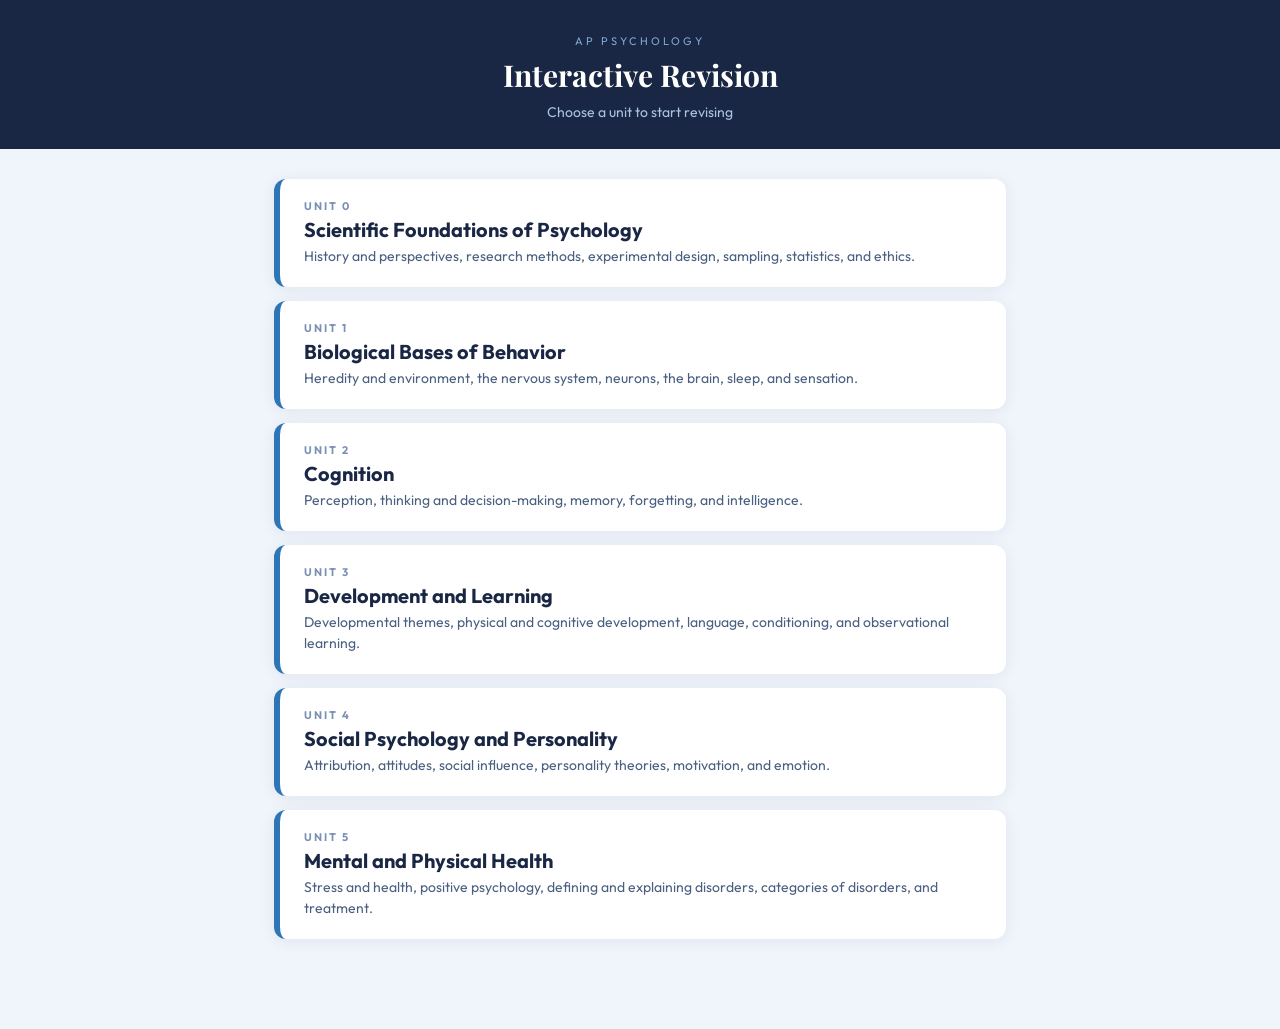
==== index.html @ 150bf553 "Add files via upload" ====
<!DOCTYPE html>
<html lang="en">
<head>
<meta charset="UTF-8">
<meta name="viewport" content="width=device-width, initial-scale=1.0">
<title>AP Psychology Revision</title>
<link rel="preconnect" href="https://fonts.googleapis.com">
<link rel="preconnect" href="https://fonts.gstatic.com" crossorigin>
<link href="https://fonts.googleapis.com/css2?family=Outfit:wght@400;500;600;700&family=Playfair+Display:wght@700&display=swap" rel="stylesheet">
<style>
*,*::before,*::after{box-sizing:border-box;margin:0;padding:0;}
body{font-family:'Outfit',sans-serif;background:#f0f4fb;color:#1a2744;min-height:100vh;}
header{background:#1a2744;color:#fff;padding:34px 20px 28px;text-align:center;}
header .eyebrow{font-size:11px;letter-spacing:3px;text-transform:uppercase;color:#7fa8d4;margin-bottom:8px;}
header h1{font-family:'Playfair Display',serif;font-size:30px;line-height:1.3;}
header .subtitle{margin-top:8px;font-size:14px;color:#a8c4e0;}
.wrap{max-width:760px;margin:30px auto;padding:0 14px 60px;display:flex;flex-direction:column;gap:14px;}
a.unit{display:block;background:#fff;border-radius:12px;padding:20px 24px;text-decoration:none;color:#1a2744;box-shadow:0 2px 16px rgba(26,39,68,.07);border-left:6px solid #2E75B6;transition:transform .15s,box-shadow .15s;}
a.unit:hover{transform:translateY(-2px);box-shadow:0 4px 20px rgba(26,39,68,.12);}
a.unit .tag{font-size:11px;letter-spacing:2px;text-transform:uppercase;color:#7a90b5;font-weight:700;}
a.unit .title{font-size:20px;font-weight:700;margin-top:4px;}
a.unit .desc{font-size:14px;color:#4a6080;margin-top:4px;line-height:1.5;}
</style>
</head>
<body>
<header>
  <div class="eyebrow">AP Psychology</div>
  <h1>Interactive Revision</h1>
  <p class="subtitle">Choose a unit to start revising</p>
</header>
<div class="wrap">
  <a class="unit" href="unit0_revision_quiz.html">
    <div class="tag">Unit 0</div>
    <div class="title">Scientific Foundations of Psychology</div>
    <div class="desc">History and perspectives, research methods, experimental design, sampling, statistics, and ethics.</div>
  </a>
  <a class="unit" href="unit1_revision_quiz.html">
    <div class="tag">Unit 1</div>
    <div class="title">Biological Bases of Behavior</div>
    <div class="desc">Heredity and environment, the nervous system, neurons, the brain, sleep, and sensation.</div>
  </a>
  <a class="unit" href="unit2_revision_quiz.html">
    <div class="tag">Unit 2</div>
    <div class="title">Cognition</div>
    <div class="desc">Perception, thinking and decision-making, memory, forgetting, and intelligence.</div>
  </a>
  <a class="unit" href="unit3_revision_quiz.html">
    <div class="tag">Unit 3</div>
    <div class="title">Development and Learning</div>
    <div class="desc">Developmental themes, physical and cognitive development, language, conditioning, and observational learning.</div>
  </a>
  <a class="unit" href="unit4_revision_quiz.html">
    <div class="tag">Unit 4</div>
    <div class="title">Social Psychology and Personality</div>
    <div class="desc">Attribution, attitudes, social influence, personality theories, motivation, and emotion.</div>
  </a>
  <a class="unit" href="unit5_revision_quiz.html">
    <div class="tag">Unit 5</div>
    <div class="title">Mental and Physical Health</div>
    <div class="desc">Stress and health, positive psychology, defining and explaining disorders, categories of disorders, and treatment.</div>
  </a>
</div>
</body>
</html>
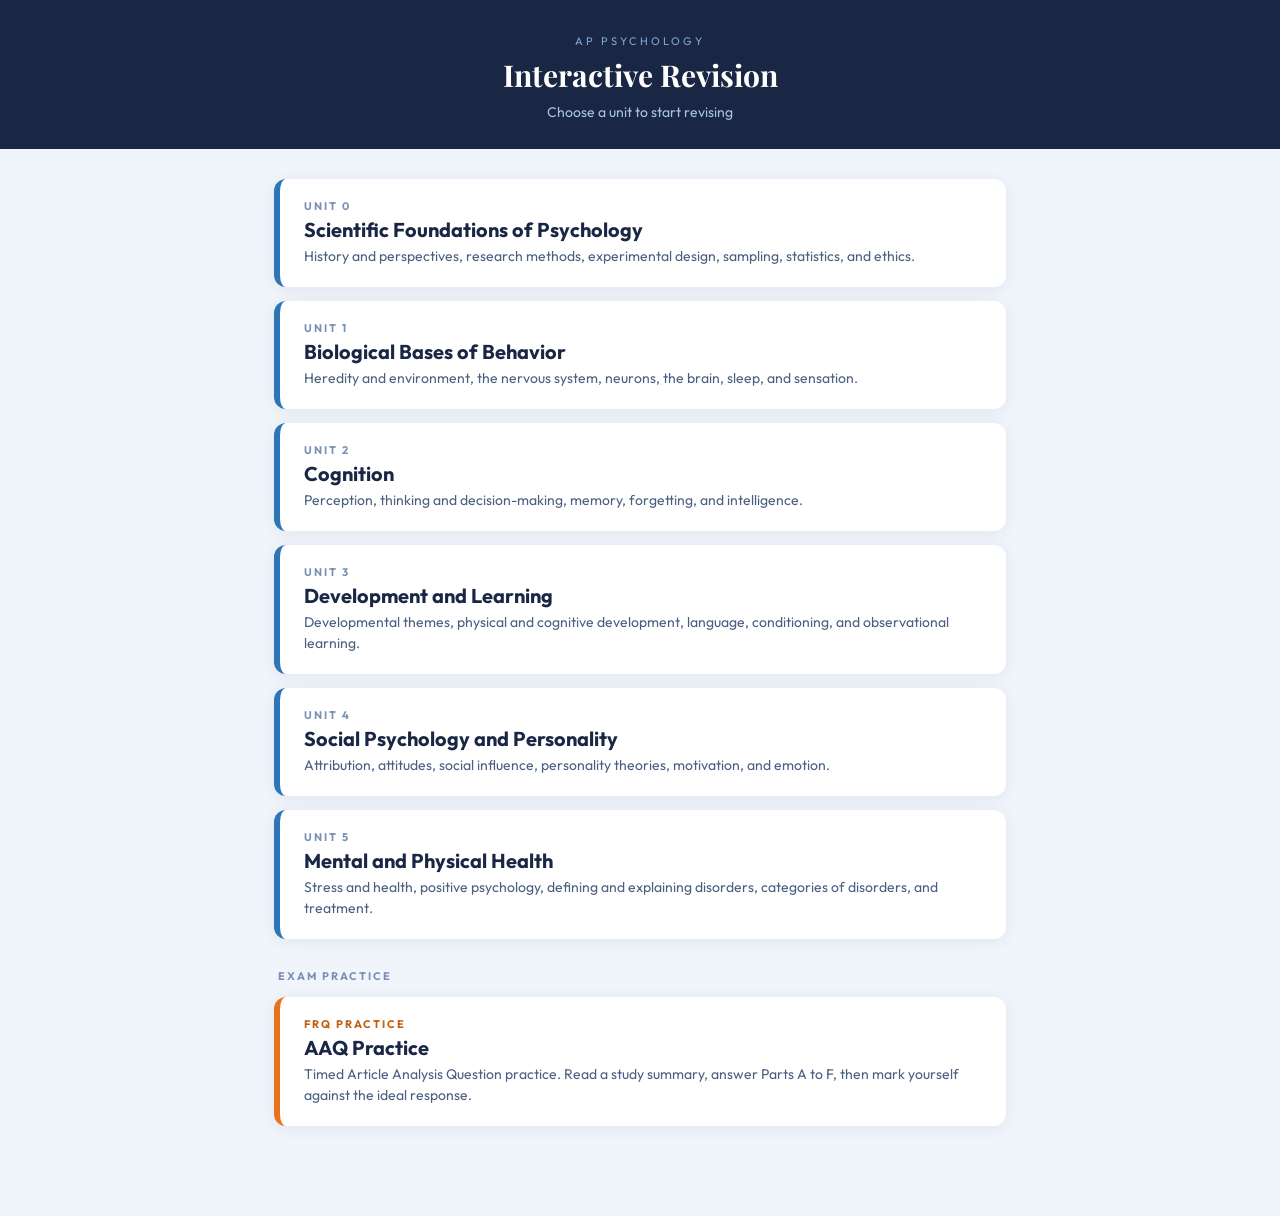
==== commit 0dd77d2f: "Add files via upload" ====
--- a/index.html
+++ b/index.html
@@ -15,11 +15,14 @@
 header h1{font-family:'Playfair Display',serif;font-size:30px;line-height:1.3;}
 header .subtitle{margin-top:8px;font-size:14px;color:#a8c4e0;}
 .wrap{max-width:760px;margin:30px auto;padding:0 14px 60px;display:flex;flex-direction:column;gap:14px;}
+.section-label{font-size:11px;letter-spacing:2px;text-transform:uppercase;color:#7a90b5;font-weight:700;margin-top:16px;padding-left:4px;}
 a.unit{display:block;background:#fff;border-radius:12px;padding:20px 24px;text-decoration:none;color:#1a2744;box-shadow:0 2px 16px rgba(26,39,68,.07);border-left:6px solid #2E75B6;transition:transform .15s,box-shadow .15s;}
 a.unit:hover{transform:translateY(-2px);box-shadow:0 4px 20px rgba(26,39,68,.12);}
 a.unit .tag{font-size:11px;letter-spacing:2px;text-transform:uppercase;color:#7a90b5;font-weight:700;}
 a.unit .title{font-size:20px;font-weight:700;margin-top:4px;}
 a.unit .desc{font-size:14px;color:#4a6080;margin-top:4px;line-height:1.5;}
+a.unit.practice{border-left-color:#E8731A;}
+a.unit.practice .tag{color:#C25E0E;}
 </style>
 </head>
 <body>
@@ -59,6 +62,13 @@
     <div class="title">Mental and Physical Health</div>
     <div class="desc">Stress and health, positive psychology, defining and explaining disorders, categories of disorders, and treatment.</div>
   </a>
+
+  <div class="section-label">Exam practice</div>
+  <a class="unit practice" href="aaq_practice.html">
+    <div class="tag">FRQ Practice</div>
+    <div class="title">AAQ Practice</div>
+    <div class="desc">Timed Article Analysis Question practice. Read a study summary, answer Parts A to F, then mark yourself against the ideal response.</div>
+  </a>
 </div>
 </body>
 </html>
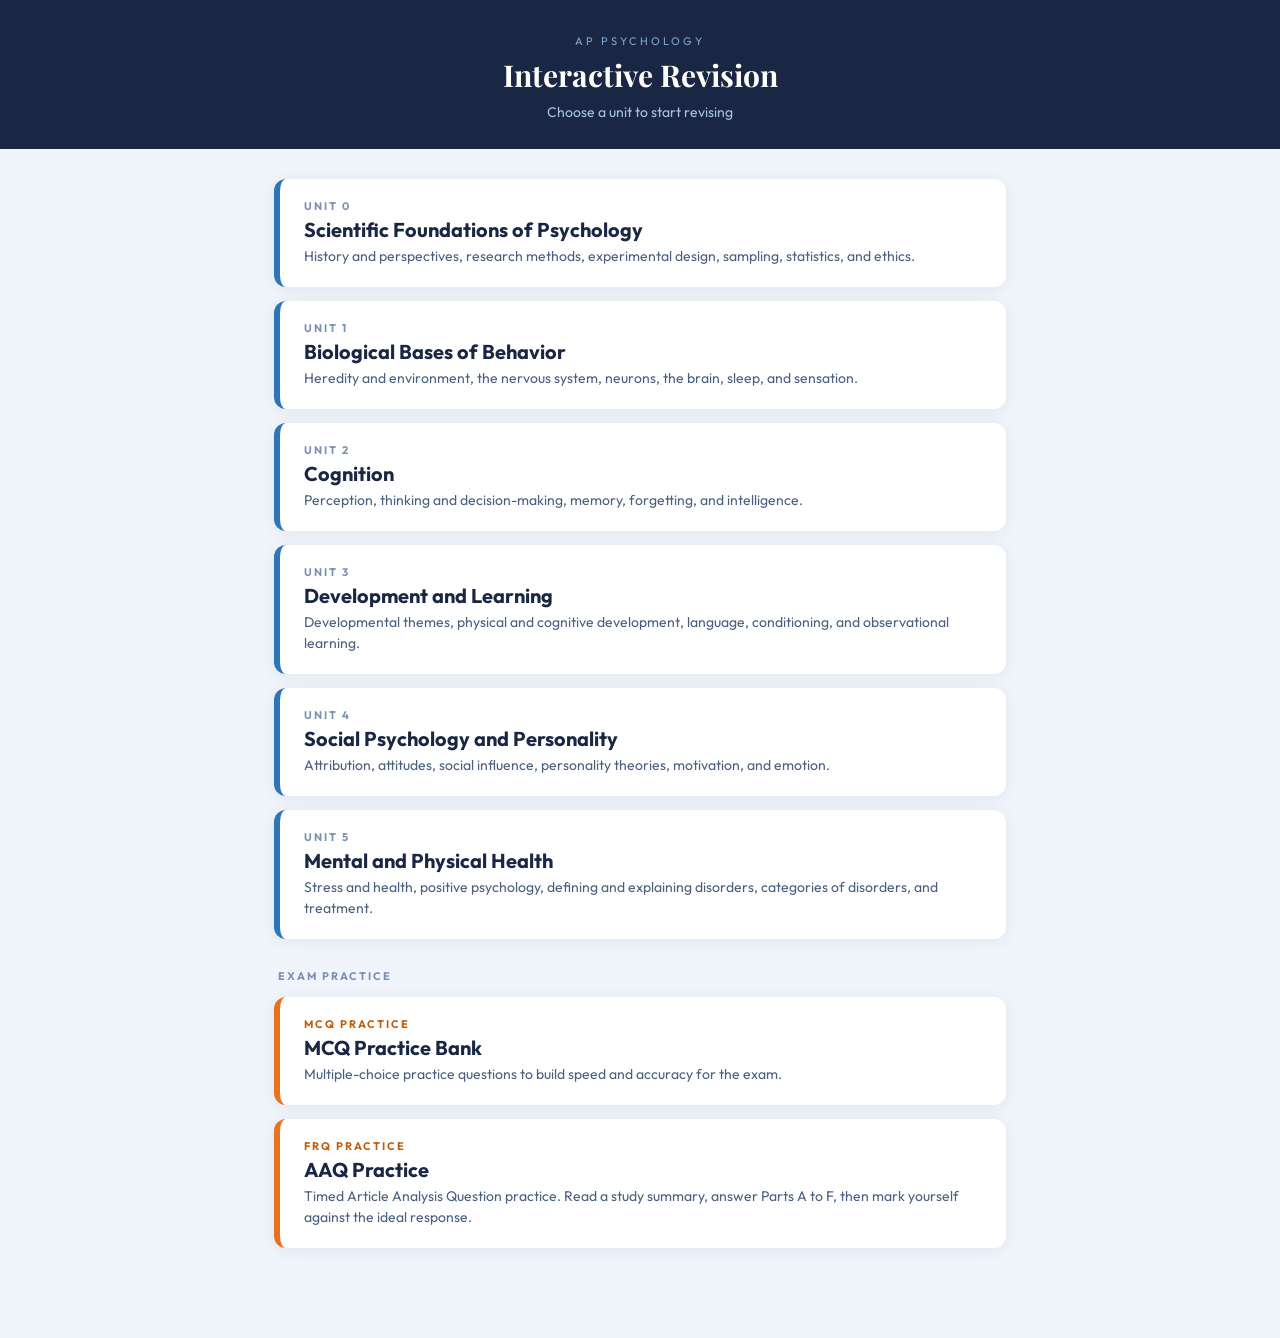
==== commit c9e8e735: "Add MCQ Practice section to index.html" ====
--- a/index.html
+++ b/index.html
@@ -64,6 +64,11 @@
   </a>
 
   <div class="section-label">Exam practice</div>
+  <a class="unit practice" href="https://psych4everybody.github.io/AP-psych-MCQ-Practice/practice.html">
+    <div class="tag">MCQ Practice</div>
+    <div class="title">MCQ Practice Bank</div>
+    <div class="desc">Multiple-choice practice questions to build speed and accuracy for the exam.</div>
+  </a>
   <a class="unit practice" href="aaq_practice.html">
     <div class="tag">FRQ Practice</div>
     <div class="title">AAQ Practice</div>
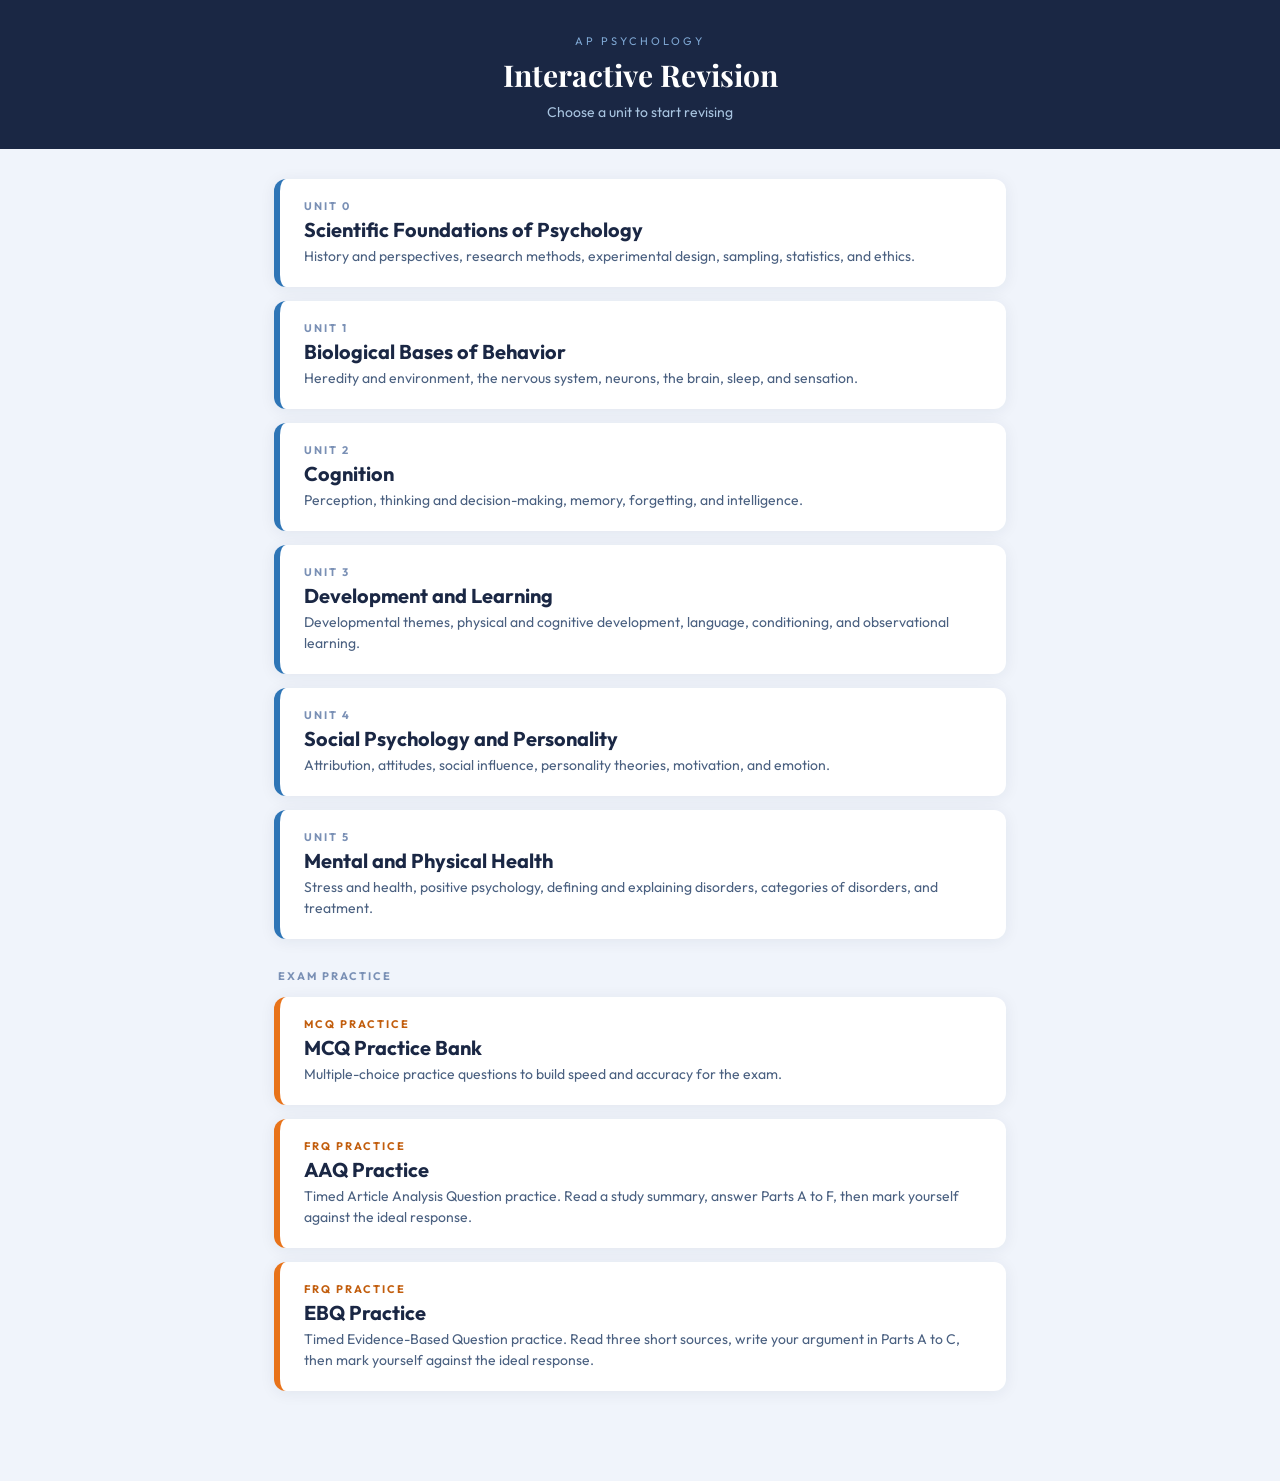
==== commit 1fb7a6eb: "Add EBQ practice page, 6 new AAQ items, EBQ tile on index Co-Authored-By: Claude Sonnet 5.5 <noreply" ====
--- a/index.html
+++ b/index.html
@@ -74,6 +74,11 @@
     <div class="title">AAQ Practice</div>
     <div class="desc">Timed Article Analysis Question practice. Read a study summary, answer Parts A to F, then mark yourself against the ideal response.</div>
   </a>
+  <a class="unit practice" href="ebq_practice.html">
+    <div class="tag">FRQ Practice</div>
+    <div class="title">EBQ Practice</div>
+    <div class="desc">Timed Evidence-Based Question practice. Read three short sources, write your argument in Parts A to C, then mark yourself against the ideal response.</div>
+  </a>
 </div>
 </body>
 </html>
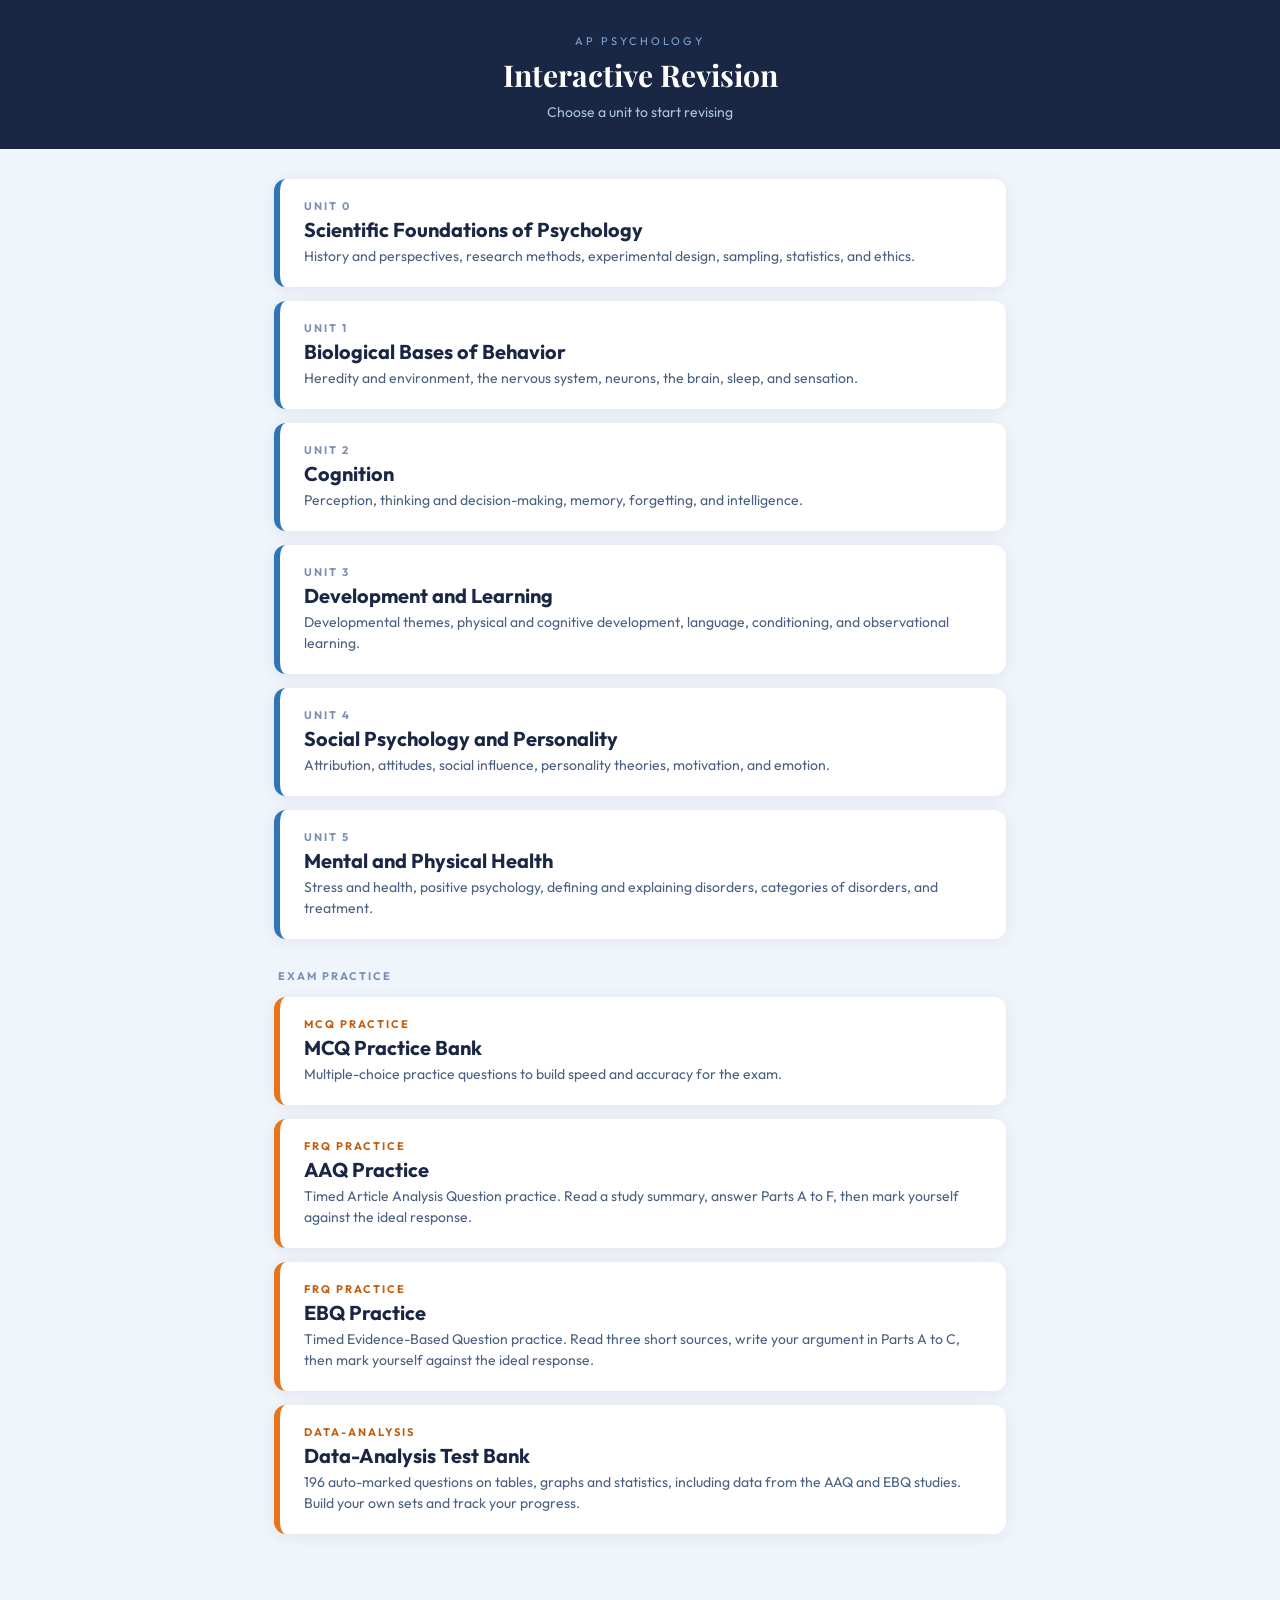
==== commit 46ba4a1d: "Add Data-Analysis test bank (196 questions) and index tile Co-Authored-By: Claude Sonnet 5.5 <norepl" ====
--- a/index.html
+++ b/index.html
@@ -79,6 +79,11 @@
     <div class="title">EBQ Practice</div>
     <div class="desc">Timed Evidence-Based Question practice. Read three short sources, write your argument in Parts A to C, then mark yourself against the ideal response.</div>
   </a>
+  <a class="unit practice" href="data_analysis.html">
+    <div class="tag">Data-Analysis</div>
+    <div class="title">Data-Analysis Test Bank</div>
+    <div class="desc">196 auto-marked questions on tables, graphs and statistics, including data from the AAQ and EBQ studies. Build your own sets and track your progress.</div>
+  </a>
 </div>
 </body>
 </html>
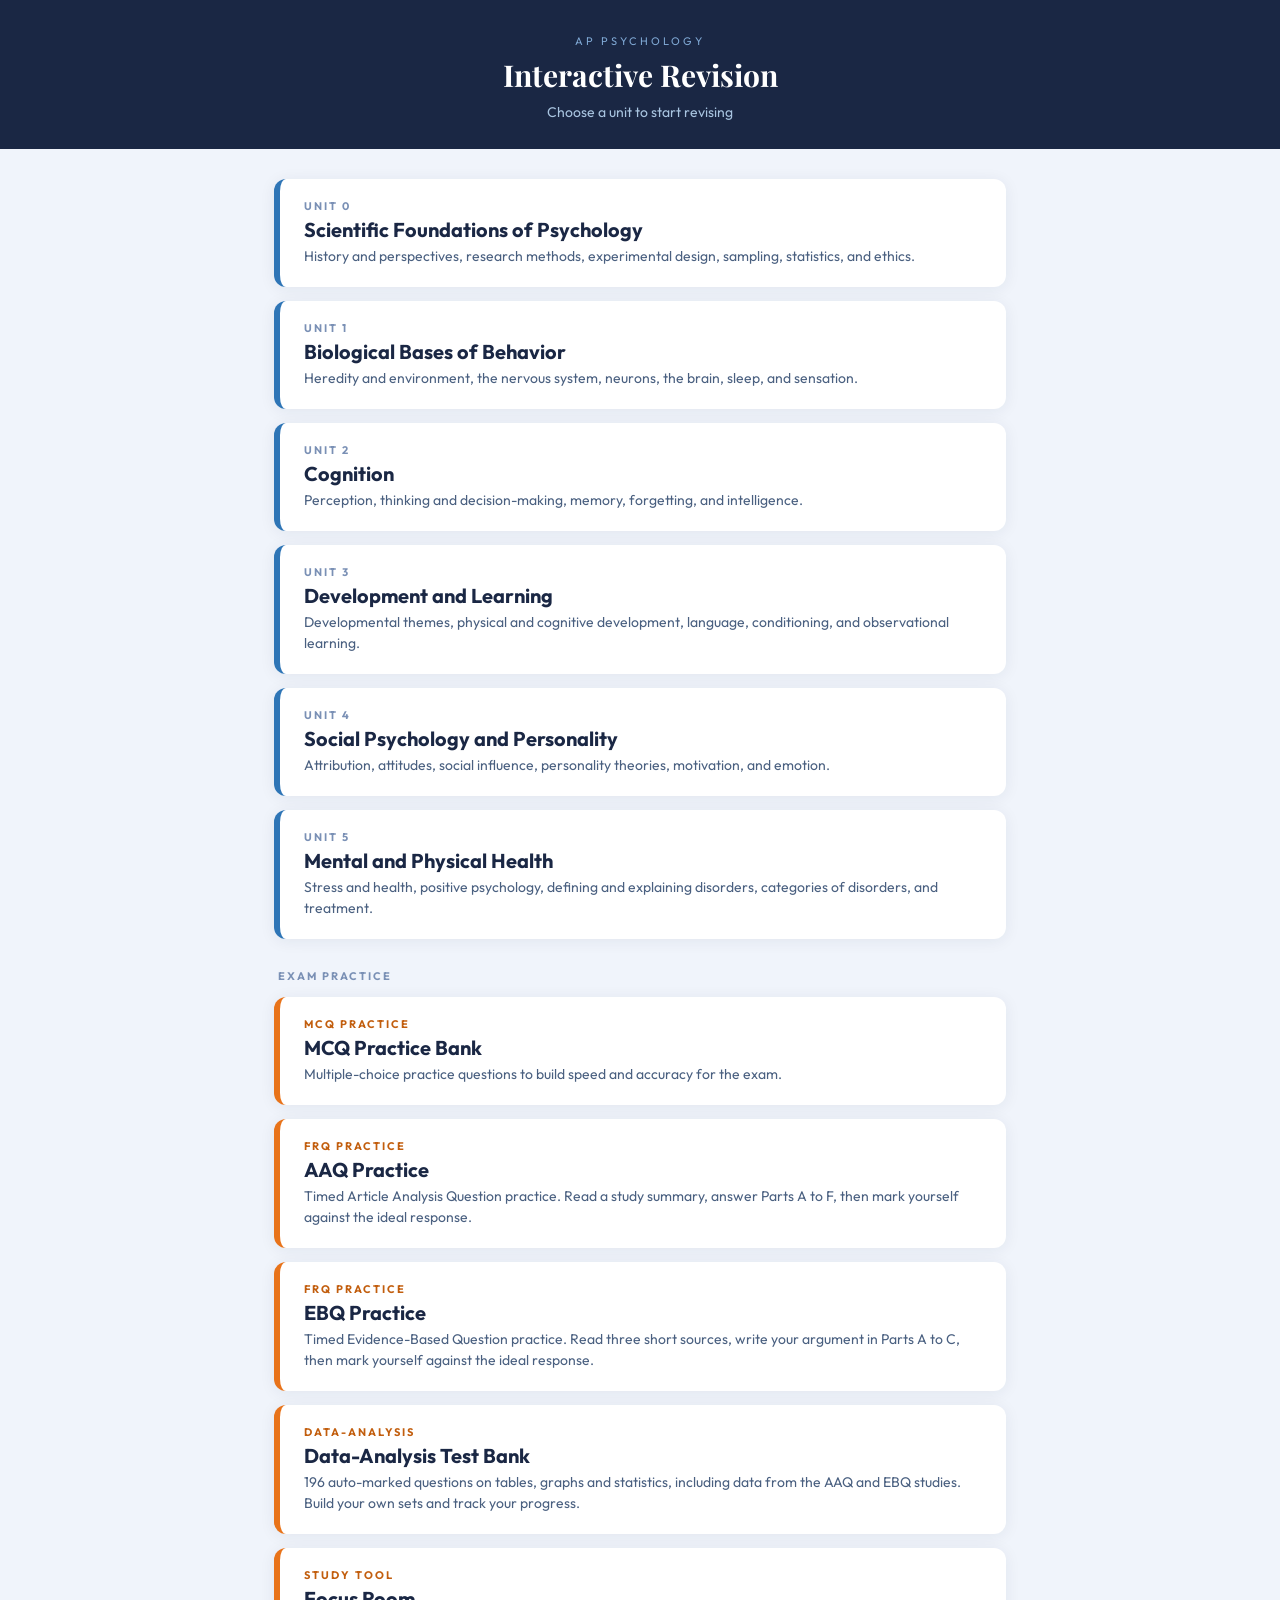
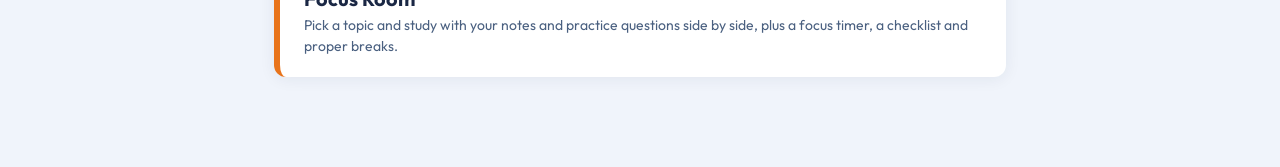
==== commit b75637ff: "Add Focus Room study page and index tile Co-Authored-By: Claude Sonnet 5.5 <noreply@anthropic.com> C" ====
--- a/index.html
+++ b/index.html
@@ -84,6 +84,11 @@
     <div class="title">Data-Analysis Test Bank</div>
     <div class="desc">196 auto-marked questions on tables, graphs and statistics, including data from the AAQ and EBQ studies. Build your own sets and track your progress.</div>
   </a>
+  <a class="unit practice" href="focus_room.html">
+    <div class="tag">Study tool</div>
+    <div class="title">Focus Room</div>
+    <div class="desc">Pick a topic and study with your notes and practice questions side by side, plus a focus timer, a checklist and proper breaks.</div>
+  </a>
 </div>
 </body>
 </html>
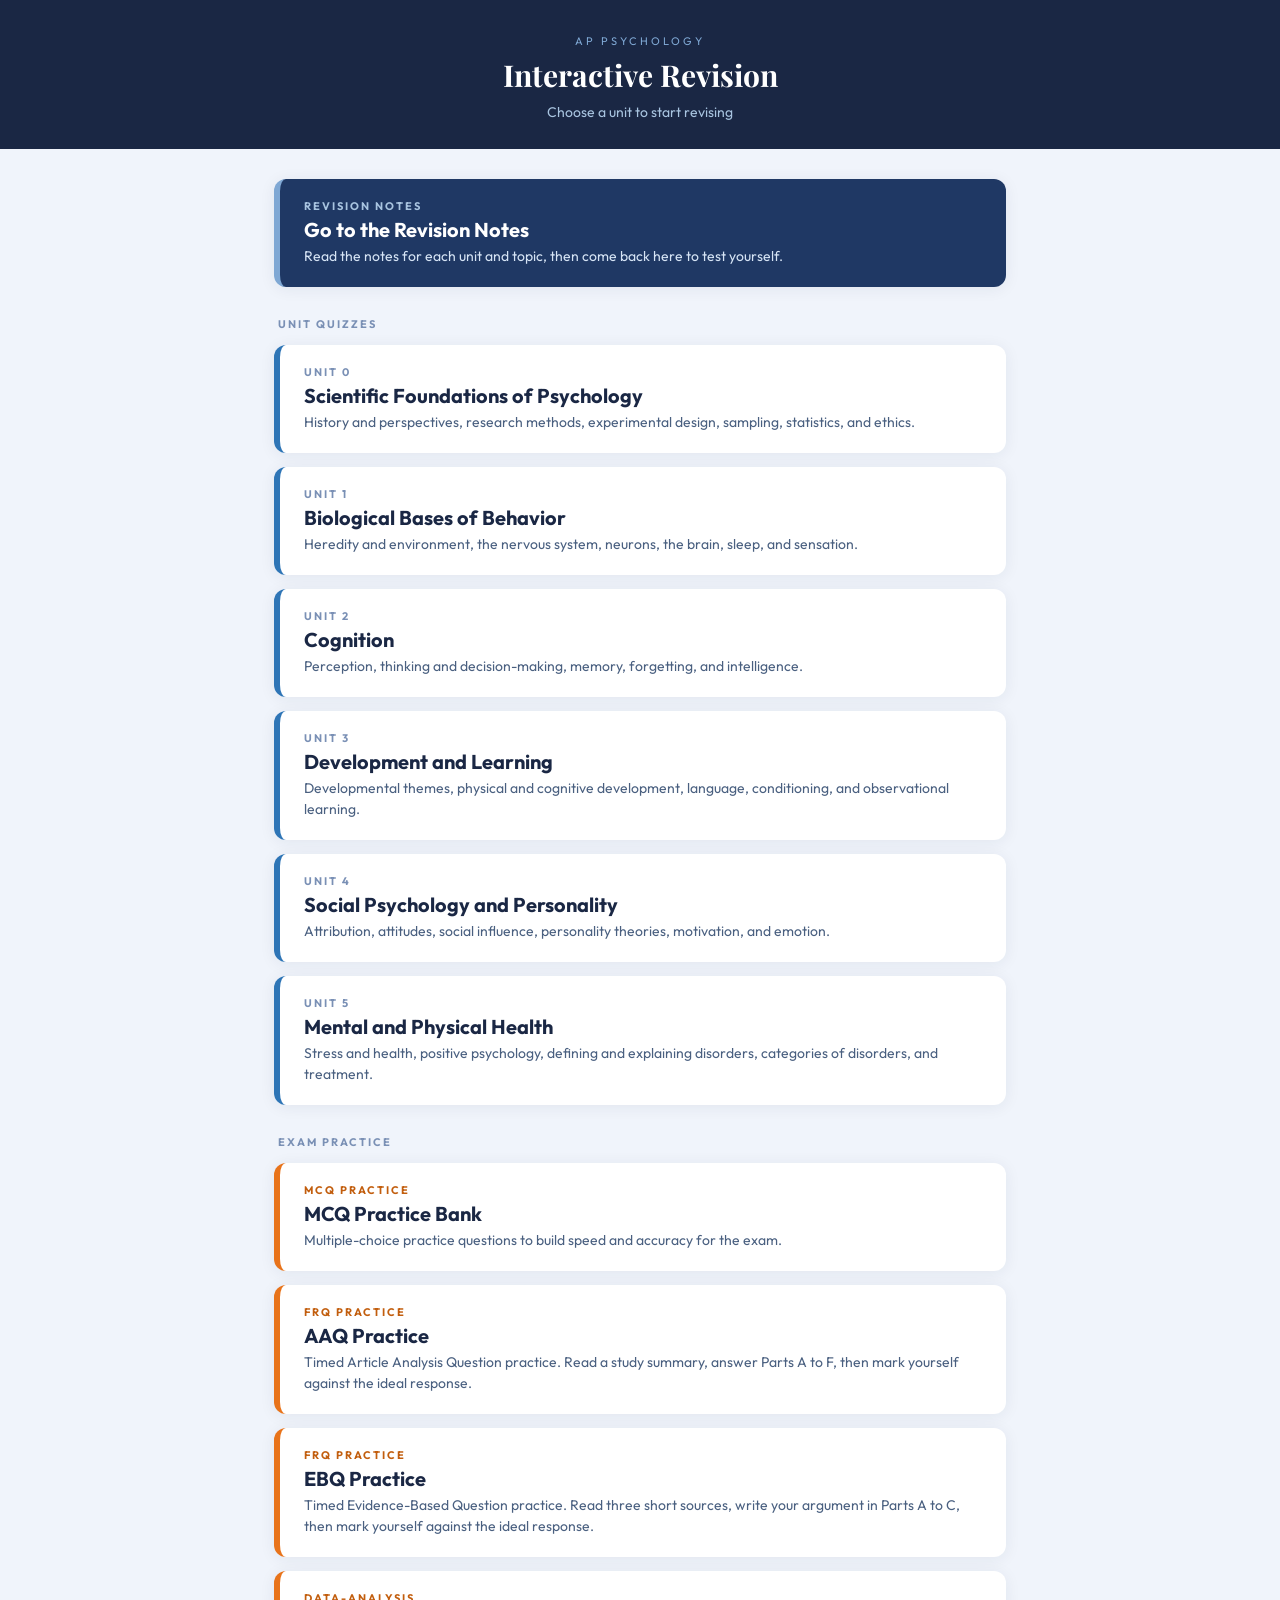
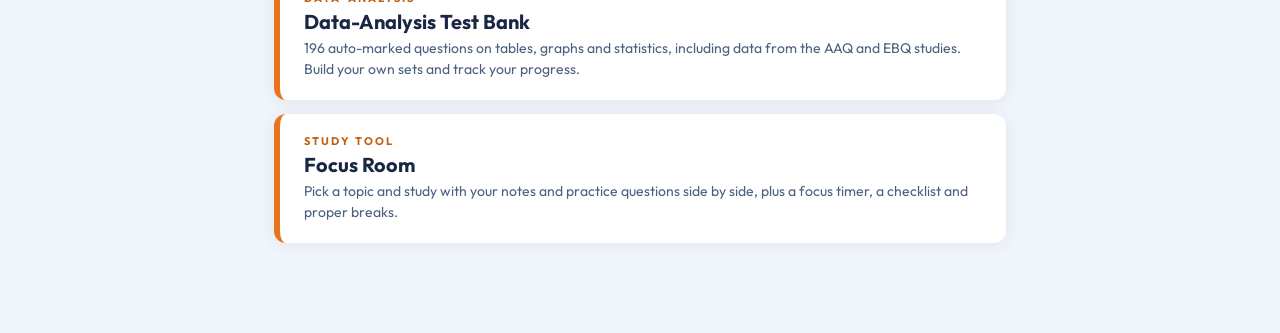
==== commit 65162d0c: "Focus Room exit returns to notes site; add Revision Notes button to index Co-Authored-By: Claude Son" ====
--- a/index.html
+++ b/index.html
@@ -23,6 +23,9 @@
 a.unit .desc{font-size:14px;color:#4a6080;margin-top:4px;line-height:1.5;}
 a.unit.practice{border-left-color:#E8731A;}
 a.unit.practice .tag{color:#C25E0E;}
+a.unit.notes{background:#1F3864;color:#fff;border-left-color:#7fa8d4;}
+a.unit.notes .tag{color:#a8c4e0;}
+a.unit.notes .desc{color:#d6e4f5;}
 </style>
 </head>
 <body>
@@ -32,6 +35,12 @@
   <p class="subtitle">Choose a unit to start revising</p>
 </header>
 <div class="wrap">
+  <a class="unit notes" href="https://psych4everybody.github.io/ap-psych-notes/">
+    <div class="tag">Revision Notes</div>
+    <div class="title">Go to the Revision Notes</div>
+    <div class="desc">Read the notes for each unit and topic, then come back here to test yourself.</div>
+  </a>
+  <div class="section-label">Unit quizzes</div>
   <a class="unit" href="unit0_revision_quiz.html">
     <div class="tag">Unit 0</div>
     <div class="title">Scientific Foundations of Psychology</div>
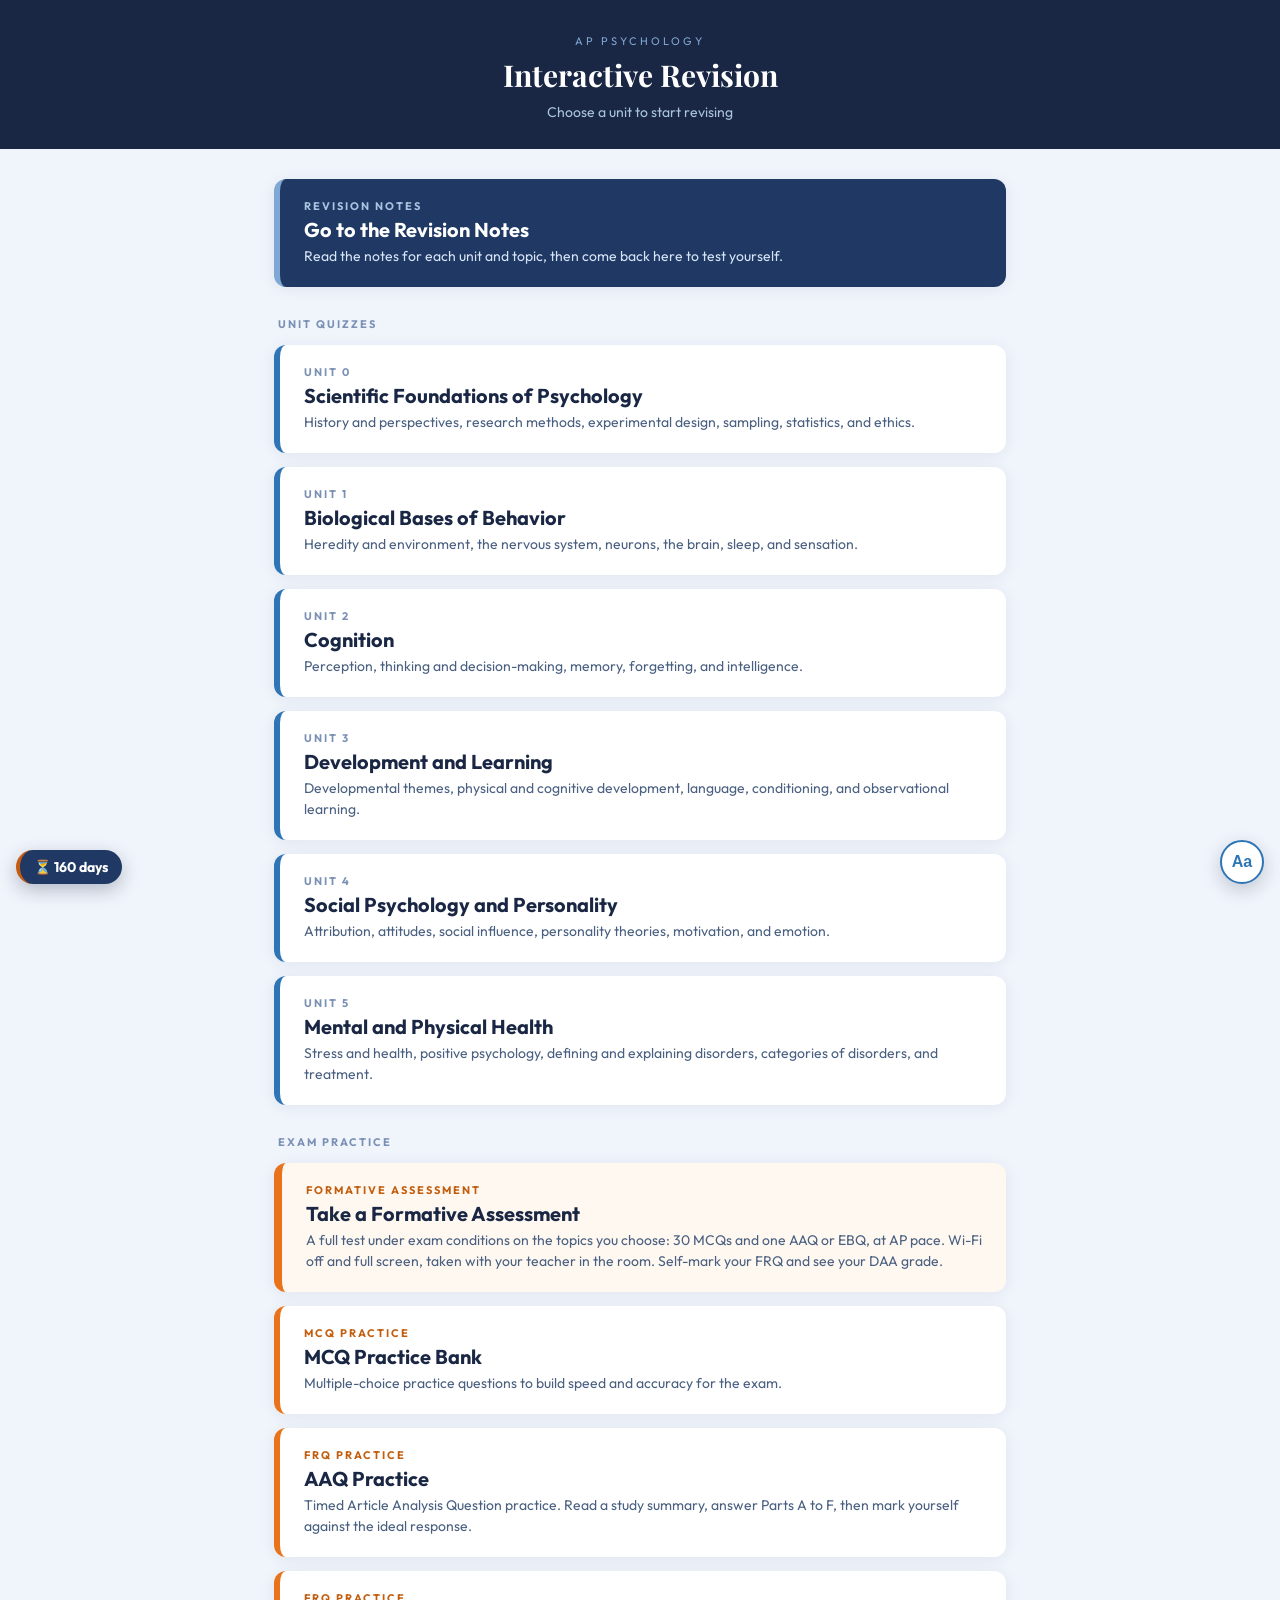
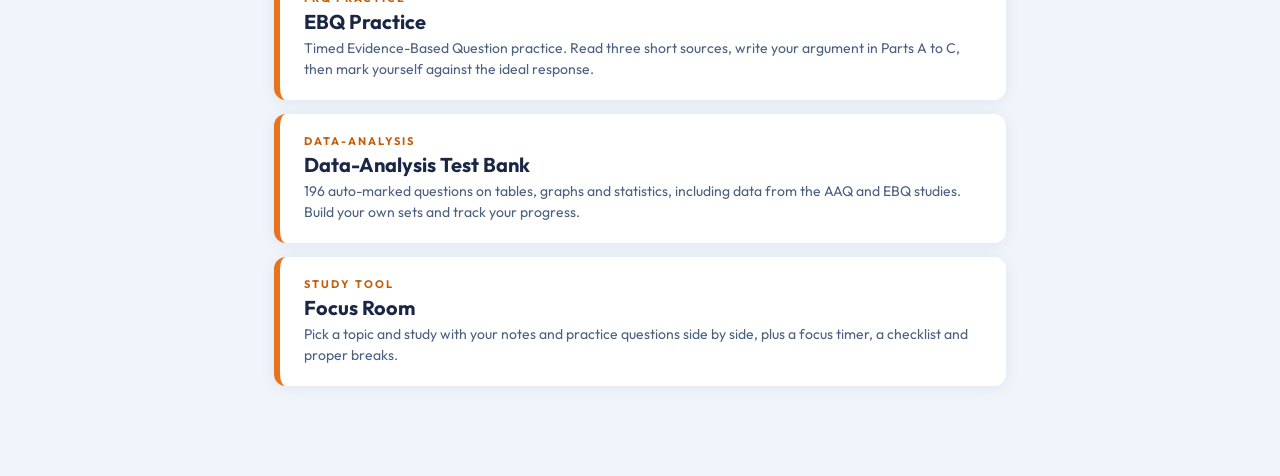
==== commit 1a9e3feb: "Publish from private source psych4everybody/psych-revision-src@7bcd813ae8a6fe737d01e40d68edfd7f7a0ad" ====
--- a/index.html
+++ b/index.html
@@ -23,10 +23,13 @@
 a.unit .desc{font-size:14px;color:#4a6080;margin-top:4px;line-height:1.5;}
 a.unit.practice{border-left-color:#E8731A;}
 a.unit.practice .tag{color:#C25E0E;}
+a.unit.formative{border-left-width:8px;background:#fff8f1;}
 a.unit.notes{background:#1F3864;color:#fff;border-left-color:#7fa8d4;}
 a.unit.notes .tag{color:#a8c4e0;}
 a.unit.notes .desc{color:#d6e4f5;}
 </style>
+<link rel="stylesheet" href="dark.css">
+<script src="settings.js" data-dark></script>
 </head>
 <body>
 <header>
@@ -73,6 +76,11 @@
   </a>
 
   <div class="section-label">Exam practice</div>
+  <a class="unit practice formative" href="formative.html">
+    <div class="tag">Formative Assessment</div>
+    <div class="title">Take a Formative Assessment</div>
+    <div class="desc">A full test under exam conditions on the topics you choose: 30 MCQs and one AAQ or EBQ, at AP pace. Wi-Fi off and full screen, taken with your teacher in the room. Self-mark your FRQ and see your DAA grade.</div>
+  </a>
   <a class="unit practice" href="https://psych4everybody.github.io/AP-psych-MCQ-Practice/practice.html">
     <div class="tag">MCQ Practice</div>
     <div class="title">MCQ Practice Bank</div>
@@ -99,5 +107,8 @@
     <div class="desc">Pick a topic and study with your notes and practice questions side by side, plus a focus timer, a checklist and proper breaks.</div>
   </a>
 </div>
+<script src="countdown.js" defer></script>
+<script src="sleep-nudge.js" defer></script>
+<script src="search.js" defer></script>
 </body>
 </html>
--- a/dark.css
+++ b/dark.css
@@ -0,0 +1,73 @@
+/* Dark theme for the AP Psych interactive quiz pages (index and unit pages).
+   Only applies when settings.js sets data-theme="dark".
+   The exam-style activities (.bb-shell) always stay in the light Bluebook look, as do the
+   MCQ and FRQ test banks and practice sets, which don't load this file. */
+html[data-theme="dark"]{
+  color-scheme:dark;
+  --bb-ink:#e7e9ec; --bb-muted:#aeb5bf; --bb-line:#465061; --bb-soft:#232831;
+  --bb-blue:#3d63e0; --bb-blue-dark:#5a7dee; --bb-blue-soft:#1f2a47;
+  --bb-red:#ff8f85; --bb-red-soft:#3a2321; --bb-green:#7fd39a; --bb-green-soft:#1d3326;
+  --bb-mark:#ff8b73;
+}
+html[data-theme="dark"] body{background:#15181d;color:var(--bb-ink);}
+
+/* The exam shell keeps every light Bluebook colour */
+html[data-theme="dark"] .bb-shell{
+  color-scheme:light;
+  --bb-ink:#1e1e1e; --bb-muted:#505050; --bb-line:#c4c4c4; --bb-soft:#f2f2f2;
+  --bb-blue:#2f4fbf; --bb-blue-dark:#233c94; --bb-blue-soft:#e8edfb;
+  --bb-red:#b3261e; --bb-red-soft:#fbe9e7; --bb-green:#1e6e34; --bb-green-soft:#e5f3e9;
+  --bb-mark:#c2331f; color:#1e1e1e;
+}
+
+/* Start screen */
+html[data-theme="dark"] .bb-top{background:#15181d;}
+html[data-theme="dark"] .bb-top a.bb-back:hover{color:#15181d;}
+html[data-theme="dark"] .bb-field select{background:#1d2128;}
+html[data-theme="dark"] .bb-seg input:checked+label{color:#15181d;}
+html[data-theme="dark"] .bb-btn.ghost:not(.bb-shell *){background:transparent;color:#9fb6ff;border-color:#6d87e6;}
+html[data-theme="dark"] .bb-panel{background:#1b1f26;}
+
+/* Activity area: flashcards, matching, hangman, vocabulary MCQs, common mistakes */
+html[data-theme="dark"] #quizArea{background:#1b1f26;}
+html[data-theme="dark"] .question-text{color:var(--bb-ink);}
+html[data-theme="dark"] .progress-row{color:var(--bb-muted);}
+html[data-theme="dark"] .progress-bar-track{background:#2c323c;}
+html[data-theme="dark"] .option-btn{background:#20252d;color:var(--bb-ink);border-color:#5b6576;}
+html[data-theme="dark"] .option-btn .letter{color:#9fb6ff;}
+html[data-theme="dark"] .option-btn.correct,html[data-theme="dark"] .option-btn.revealed,
+html[data-theme="dark"] .feedback-box.correct,html[data-theme="dark"] .match-def.correct{background:#1d3326;color:#bfeccc;border-color:#4fae6d;}
+html[data-theme="dark"] .option-btn.incorrect,html[data-theme="dark"] .feedback-box.incorrect,
+html[data-theme="dark"] .match-def.incorrect{background:#3a2321;color:#ffcdc8;border-color:#d0645a;}
+html[data-theme="dark"] .feedback-box.neutral,html[data-theme="dark"] .hangman-hint{background:#1f2a3a;color:#c9d9ef;}
+html[data-theme="dark"] .skill-1{background:#26304a;color:#b9c8ec;}
+html[data-theme="dark"] .skill-2{background:#1d3048;color:#a9cdf5;}
+html[data-theme="dark"] .skill-3{background:#3a2b1b;color:#f3c08c;}
+html[data-theme="dark"] .skill-4{background:#1f3324;color:#a8dcb2;}
+html[data-theme="dark"] .flashcard-front,html[data-theme="dark"] .match-term,html[data-theme="dark"] .key{background:#2d3a52;color:#fff;}
+html[data-theme="dark"] .key:hover:not(:disabled){background:#3d63e0;}
+html[data-theme="dark"] .key.correct-guess{background:#2f7d47;}
+html[data-theme="dark"] .key.wrong-guess{background:#a3443c;}
+html[data-theme="dark"] .flashcard-back{background:#20252d;border-color:#5b6576;}
+html[data-theme="dark"] .flashcard-back .face-def{color:var(--bb-ink);}
+html[data-theme="dark"] .flashcard-back .face-label,html[data-theme="dark"] .flashcard-hint{color:var(--bb-muted);}
+html[data-theme="dark"] .flashcard-nav button{background:#20252d;color:var(--bb-ink);border-color:#8f9aab;}
+html[data-theme="dark"] .flashcard-nav button:hover{background:#e7e9ec;color:#15181d;}
+html[data-theme="dark"] .flashcard-nav button.self-rate-good{color:#8fe0a8;border-color:#4fae6d;}
+html[data-theme="dark"] .flashcard-nav button.self-rate-review{color:#ffaaa2;border-color:#d0645a;}
+html[data-theme="dark"] .match-def{background:#20252d;border-color:#5b6576;color:var(--bb-ink);}
+html[data-theme="dark"] .match-def.drag-over{background:#1f2a47;}
+html[data-theme="dark"] .match-dropped{background:#34405a;color:#fff;}
+html[data-theme="dark"] .mistake-item{background:#30291c;border-left-color:#d19a3c;color:#f1dfbd;}
+html[data-theme="dark"] .review-block{background:#20252d;border-color:#465061;}
+html[data-theme="dark"] .review-item{border-bottom-color:#323946;}
+html[data-theme="dark"] .review-item strong,html[data-theme="dark"] .score-screen .score-message{color:var(--bb-ink);}
+html[data-theme="dark"] .review-correct{color:#8fe0a8;}
+html[data-theme="dark"] .score-screen .score-label{color:var(--bb-muted);}
+
+/* Revision index tiles */
+html[data-theme="dark"] a.unit{background:#1d2229;color:var(--bb-ink);border-color:#465061;}
+html[data-theme="dark"] a.unit .desc{color:var(--bb-muted);}
+html[data-theme="dark"] a.unit.notes{background:#1F3864;}
+
+@media print{html[data-theme="dark"]{color-scheme:light}}
